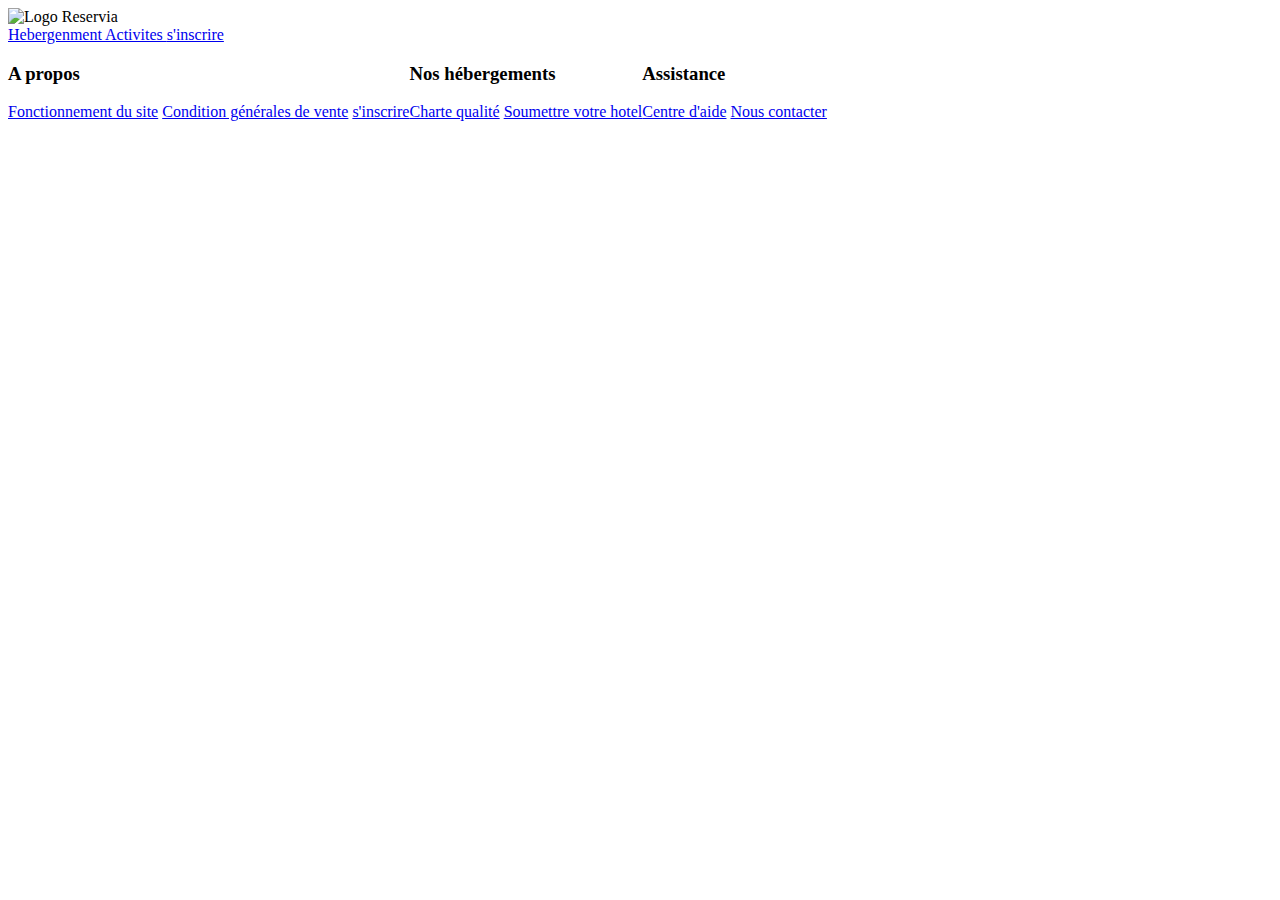
==== p2_nebbache_mohamed/reservia.html @ 0fe73aa8 "r2" ====
<!DOCTYPE html>
<html>

    <head>
        <meta charset="utf-8" />      
        <title>Reservia</title>
        <link rel="stylesheet" href="reservia.css" />
    </head>


    <body>


      <header class="header">
            
         <img src="/home/mohammed/Desktop/OC/p2_nebbache_mohamed/Projet 2 - Reservia/images/logo/Reservia.svg" alt= "Logo Reservia"/>  
 
        <nav> <! -- Menu -- >
               
                  <a href="#">Hebergenment </a>
                  <a href="#">Activites </a>
                  <a href="#">s'inscrire </a>

         </nav>


      </header> 

      
      <main>
        
        <section></section>

        <section></section>

        <section></section>
       </main> 


      <footer id="footer">
        
        <div> <!-- A propos -->
          
          <h3>A propos</h3>
               
           <a href="#">Fonctionnement du site</a>
           <a href="#">Condition générales de vente</a>
           <a href="#">s'inscrire </a>
                      
         </div> 

        <div> <!-- Nos hébergements-->
          
          <h3> Nos hébergements</h3>
               
               <a href="#">Charte qualité</a>
               <a href="#">Soumettre votre hotel</a>
               
                      
         </div> 

        <div> <!-- Assistance-->
          
          <h3> Assistance</h3>
               
               <a href="#">Centre d'aide</a>
               <a href="#">Nous contacter</a>
               
                      
         </div> 

      </footer>


    </body>

</html>
---- p2_nebbache_mohamed/reservia.css ----
#footer
{
    display: flex;
    flex-direction: row;
}
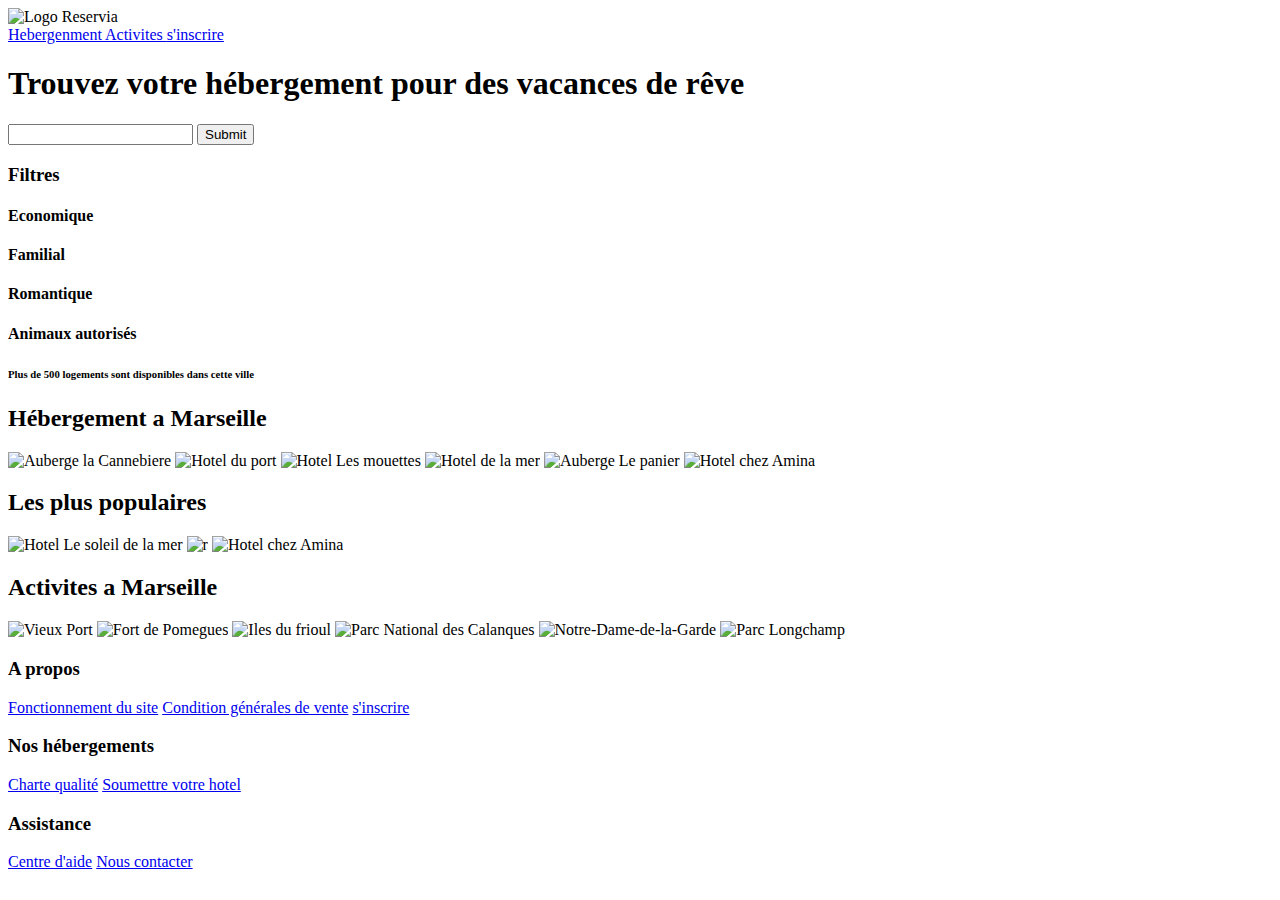
==== commit d86e13b3: "correction chemin" ====
--- a/p2_nebbache_mohamed/reservia.html
+++ b/p2_nebbache_mohamed/reservia.html
@@ -4,7 +4,7 @@
     <head>
         <meta charset="utf-8" />      
         <title>Reservia</title>
-        <link rel="stylesheet" href="reservia.css" />
+        <!--link rel="stylesheet" href="reservia.css" /-->
     </head>
 
 
@@ -13,13 +13,14 @@
 
       <header class="header">
             
-         <img src="/home/mohammed/Desktop/OC/p2_nebbache_mohamed/Projet 2 - Reservia/images/logo/Reservia.svg" alt= "Logo Reservia"/>  
+         <img class
+         ="logo"src=" /Projet 2 - Reservia/images/logo/Reservia.svg" alt= "Logo Reservia"/>  
  
-        <nav> <! -- Menu -- >
+        <nav class="navigation"> <! -- Menu -- >
                
-                  <a href="#">Hebergenment </a>
-                  <a href="#">Activites </a>
-                  <a href="#">s'inscrire </a>
+                  <a class="Hebergement" href="#">Hebergenment </a>
+                  <a class="Activites" href="#">Activites </a>
+                  <a class="sinscrire" href="#">s'inscrire </a>
 
          </nav>
 
@@ -29,11 +30,69 @@
       
       <main>
         
-        <section></section>
+        <section class="section1">              <!--SECTION DE RECHERCHE -->
 
-        <section></section>
+          <h1>Trouvez votre hébergement pour des vacances de rêve</h1>
+          <div class="recherche">
+           <input type="text" name="ville">            <!--SAISIE-->
+           <input type="submit" name="Rechercher">     <!--BOUTON-->
+          </div>
+          <div class="filtre"> 
+            <h3>Filtres</h3>
+            <h4>Economique</h4>
+            <h4>Familial</h4>
+            <h4>Romantique</h4>
+            <h4>Animaux autorisés</h4>
+            <h6>Plus de 500 logements sont disponibles dans cette ville</h6>
+          </div>
 
-        <section></section>
+        </section>
+
+
+        <section class="section2">              <!-- conteneur resultat-->
+
+          <div class="resultat">              
+            <h2>Hébergement a Marseille</h2>
+            <div class="vignettess2"> 
+
+              <img src=" /Projet 2 - Reservia/images/hebergements/2_large/marcus-loke-WQJvWU_HZFo-unsplash.jpg" alt="Auberge la Cannebiere">
+              <img src=" /Projet 2 - Reservia/images/hebergements/2_large/fred-kleber-gTbaxaVLvsg-unsplash.jpg" alt="Hotel du port">
+              <img src=" /Projet 2 - Reservia/images/hebergements/2_large/" alt="Hotel Les mouettes">
+              <img src=" /Projet 2 - Reservia/images/hebergements/2_large/" alt="Hotel de la mer">
+              <img src=" /Projet 2 - Reservia/images/hebergements/2_large/" alt="Auberge Le panier">
+              <img src=" /Projet 2 - Reservia/images/hebergements/2_large/" alt="Hotel chez Amina">
+              
+            </div>
+          </div>
+        </section>
+
+
+        <section class="section3">              <!-- conteneur Les plus populaires-->            
+
+            <aside class="populaires">              
+              <h2>Les plus populaires</h2>
+              <img src="home/mohammed/Desktop/OC/p2_nebbache_mohamed/Projet 2 - Reservia/images/logo/Reservia.sv" alt="Hotel Le soleil de la mer">
+              <img src="" alt="r">
+              <img src="" alt="Hotel chez Amina">
+            </aside>  
+
+        </section>
+                              
+         <section class="section4">             <!-- conteneur activites-->
+
+            <div class="activitesam">              
+              <h2>Activites a Marseille</h2>
+              <img src="/Projet 2 - Reservia/images/activites/2_large/reno-laithienne-QUgJhdY5Fyk-unsplash.jpg" alt="Vieux Port">
+              <img src="/Projet 2 - Reservia/images/activites/2_large/paul-hermann-QFTrLdQIRhI-unsplash.jpg" alt="Fort de Pomegues">
+              <img src=" /Projet 2 - Reservia/images/activites/2_large/kevin-hikari-rV_Qd1l-VXg-unsplash.jpg" alt="Iles du frioul">
+              <img src=" /Projet 2 - Reservia/images/activites/2_large/kilyan-sockalingum-NR8-cBCN3aI-unsplash.jpg" alt="Parc National des Calanques">
+              <img src=" /Projet 2 - Reservia/images/activites/2_large/florian-wehde-xW9e8gdotxI-unsplash.jpg" alt="Notre-Dame-de-la-Garde">
+              <img src=" /Projet 2 - Reservia/images/activites/2_large/lena-paulin-wH2-EJoDcV0-unsplash.jpg" alt="Parc Longchamp">
+              
+            </div>  
+
+        </section>
+
        </main> 
 
 
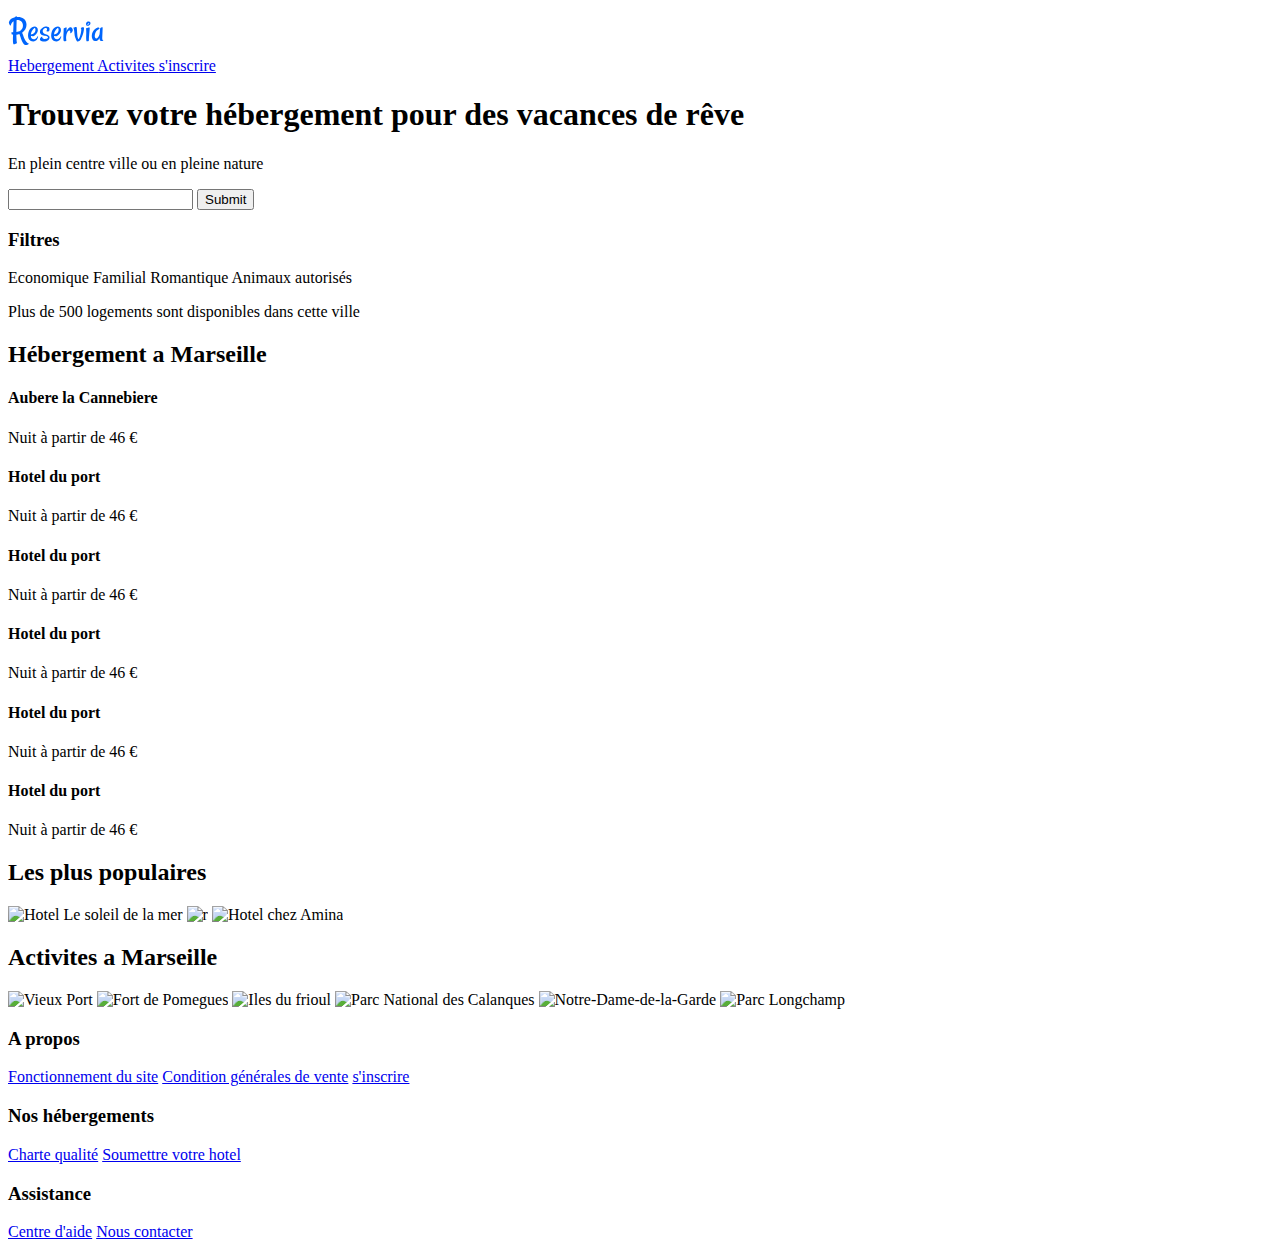
==== commit 8994b3c2: "stars added" ====
--- a/p2_nebbache_mohamed/reservia.html
+++ b/p2_nebbache_mohamed/reservia.html
@@ -4,7 +4,10 @@
     <head>
         <meta charset="utf-8" />      
         <title>Reservia</title>
-        <!--link rel="stylesheet" href="reservia.css" /-->
+        <link rel="stylesheet" href="reservia.css" >
+        <link rel="preconnect" href="https://fonts.gstatic.com">
+        <link href="https://fonts.googleapis.com/css2?family=Raleway&display=swap" rel="stylesheet">
+        <link rel="stylesheet" href="fontawesome-free-5.15.2-web/css/all.css"  />
     </head>
 
 
@@ -13,14 +16,13 @@
 
       <header class="header">
             
-         <img class
-         ="logo"src=" /Projet 2 - Reservia/images/logo/Reservia.svg" alt= "Logo Reservia"/>  
+         <img class="logo"src=" ./Projet 2 - Reservia/images/logo/Reservia.svg" alt= "Logo Reservia"/>  
  
         <nav class="navigation"> <! -- Menu -- >
                
-                  <a class="Hebergement" href="#">Hebergenment </a>
-                  <a class="Activites" href="#">Activites </a>
-                  <a class="sinscrire" href="#">s'inscrire </a>
+                  <a class="navigation_" href="#section2">Hebergement </a>
+                  <a class="navigation_" href="#section4">Activites </a>
+                  <a class="navigation_" href="#">s'inscrire </a>
 
          </nav>
 
@@ -33,61 +35,207 @@
         <section class="section1">              <!--SECTION DE RECHERCHE -->
 
           <h1>Trouvez votre hébergement pour des vacances de rêve</h1>
+
+          <p>En plein centre ville ou en pleine nature</p>
           <div class="recherche">
+           <i class="fas fa-map-marker-alt"></i>
            <input type="text" name="ville">            <!--SAISIE-->
            <input type="submit" name="Rechercher">     <!--BOUTON-->
           </div>
           <div class="filtre"> 
             <h3>Filtres</h3>
-            <h4>Economique</h4>
-            <h4>Familial</h4>
-            <h4>Romantique</h4>
-            <h4>Animaux autorisés</h4>
-            <h6>Plus de 500 logements sont disponibles dans cette ville</h6>
+            <span><i class="fas fa-money-bill-wave-alt"></i>Economique</span>          
+            <span><i class="fas fa-child"></i>Familial</span>
+            <span><i class="fas fa-heart"></i>Romantique</span>
+            <i class="fas fa-dog"></i><span>Animaux autorisés</span>
+          
           </div>
+            <p><i class="fas fa-info"></i>Plus de 500 logements sont disponibles dans cette ville</p>
 
         </section>
 
 
-        <section class="section2">              <!-- conteneur resultat-->
+        <section id="section2">              <!-- conteneur resultat-->
 
           <div class="resultat">              
             <h2>Hébergement a Marseille</h2>
-            <div class="vignettess2"> 
-
-              <img src=" /Projet 2 - Reservia/images/hebergements/2_large/marcus-loke-WQJvWU_HZFo-unsplash.jpg" alt="Auberge la Cannebiere">
-              <img src=" /Projet 2 - Reservia/images/hebergements/2_large/fred-kleber-gTbaxaVLvsg-unsplash.jpg" alt="Hotel du port">
-              <img src=" /Projet 2 - Reservia/images/hebergements/2_large/" alt="Hotel Les mouettes">
-              <img src=" /Projet 2 - Reservia/images/hebergements/2_large/" alt="Hotel de la mer">
-              <img src=" /Projet 2 - Reservia/images/hebergements/2_large/" alt="Auberge Le panier">
-              <img src=" /Projet 2 - Reservia/images/hebergements/2_large/" alt="Hotel chez Amina">
-              
-            </div>
+          
+             <div class= "h1">      <!-- resultat hebergement 1/6-->
+              <img.             
+                  src=".Projet 2 - Reservia/images/hebergements/4_small/marcus-loke-WQJvWU_HZFo-unsplash.jpg" 
+
+
+                  srcset= ".Projet2-Reservia/images/hebergements/4_small/marcus-loke-WQJvWU_HZFo-unsplash.jpg 320w,
+                  . Projet2-Reservia/images/hebergements/4_small/fred-kleber-gTbaxaVLvsg-unsplash.jpg 1200w" 
+                  alt="\
+
+
+                  ">
+              <h4>Aubere la Cannebiere</h4>
+              <span>Nuit à partir de 46 €<br></span>
+              <span class="stars">
+                <i class="fas fa-star"></i>
+                <i class="fas fa-star"></i>
+                <i class="fas fa-star"></i>
+                <i class="fas fa-star"></i>
+                <i class="far fa-star"></i>
+              </span>
+             
+             </div>
+
+             <div class= "h2">      <!-- resultat hebergement2/6 -->
+              <img.             
+                  src=".Projet 2 - Reservia/images/hebergements/4_small/marcus-loke-WQJvWU_HZFo-unsplash.jpg" 
+
+
+                  srcset= ".Projet2-Reservia/images/hebergements/4_small/marcus-loke-WQJvWU_HZFo-unsplash.jpg 320w,
+                  . Projet2-Reservia/images/hebergements/4_small/fred-kleber-gTbaxaVLvsg-unsplash.jpg 1200w" 
+                  alt="\
+
+
+                  ">
+              <h4>Hotel du port</h4>
+              <span>Nuit à partir de 46 €<br></span>
+              <span class="stars">
+                <i class="fas fa-star"></i>
+                <i class="fas fa-star"></i>
+                <i class="fas fa-star"></i>
+                <i class="fas fa-star"></i>
+                <i class="fas fa-star"></i>
+              </span>
+             
+             </div>
+
+
+            <div class= "h3">      <!-- resultat hebergement3/6 -->
+              <img.             
+                  src=".Projet 2 - Reservia/images/hebergements/4_small/marcus-loke-WQJvWU_HZFo-unsplash.jpg" 
+
+
+                  srcset= ".Projet2-Reservia/images/hebergements/4_small/marcus-loke-WQJvWU_HZFo-unsplash.jpg 320w,
+                  . Projet2-Reservia/images/hebergements/4_small/fred-kleber-gTbaxaVLvsg-unsplash.jpg 1200w" 
+                  alt="\
+
+
+                  ">
+              <h4>Hotel du port</h4>
+              <span>Nuit à partir de 46 €<br></span>
+              <span class="stars">
+                <i class="fas fa-star"></i>
+                <i class="fas fa-star"></i>
+                <i class="fas fa-star"></i>
+                <i class="fas fa-star"></i>
+                <i class="fas fa-star"></i>
+              </span>
+             
+             </div>
+
+             <div class= "h4">      <!-- resultat hebergement4/6 -->
+              <img.             
+                  src=".Projet 2 - Reservia/images/hebergements/4_small/marcus-loke-WQJvWU_HZFo-unsplash.jpg" 
+
+
+                  srcset= ".Projet2-Reservia/images/hebergements/4_small/marcus-loke-WQJvWU_HZFo-unsplash.jpg 320w,
+                  . Projet2-Reservia/images/hebergements/4_small/fred-kleber-gTbaxaVLvsg-unsplash.jpg 1200w" 
+                  alt="\
+
+
+                  ">
+              <h4>Hotel du port</h4>
+              <span>Nuit à partir de 46 €<br></span>
+              <span class="stars">
+                <i class="fas fa-star"></i>
+                <i class="fas fa-star"></i>
+                <i class="fas fa-star"></i>
+                <i class="fas fa-star"></i>
+                <i class="fas fa-star"></i>
+              </span>
+             
+             </div>
+
+             <div class= "h5">      <!-- resultat hebergement5/6 -->
+              <img.             
+                  src=".Projet 2 - Reservia/images/hebergements/4_small/marcus-loke-WQJvWU_HZFo-unsplash.jpg" 
+
+
+                  srcset= ".Projet2-Reservia/images/hebergements/4_small/marcus-loke-WQJvWU_HZFo-unsplash.jpg 320w,
+                  . Projet2-Reservia/images/hebergements/4_small/fred-kleber-gTbaxaVLvsg-unsplash.jpg 1200w" 
+                  alt="\
+
+
+                  ">
+              <h4>Hotel du port</h4>
+              <span>Nuit à partir de 46 €<br></span>
+              <span class="stars">
+                <i class="fas fa-star"></i>
+                <i class="fas fa-star"></i>
+                <i class="fas fa-star"></i>
+                <i class="fas fa-star"></i>
+                <i class="fas fa-star"></i>
+              </span>
+             
+             </div>
+
+             <div class= "h6">      <!-- resultat hebergement6/6 -->
+              <img.             
+                  src=".Projet 2 - Reservia/images/hebergements/4_small/marcus-loke-WQJvWU_HZFo-unsplash.jpg" 
+
+
+                  srcset= ".Projet2-Reservia/images/hebergements/4_small/marcus-loke-WQJvWU_HZFo-unsplash.jpg 320w,
+                  . Projet2-Reservia/images/hebergements/4_small/fred-kleber-gTbaxaVLvsg-unsplash.jpg 1200w" 
+                  alt="\
+
+
+                  ">
+              <h4>Hotel du port</h4>
+              <span>Nuit à partir de 46 €<br></span>
+              <span class="stars">
+                <i class="fas fa-star"></i>
+                <i class="fas fa-star"></i>
+                <i class="fas fa-star"></i>
+                <i class="fas fa-star"></i>
+                <i class="fas fa-star"></i>
+              </span>
+             
+             </div>
+
+                    
+           
+
+
+
+
+
+            <!--
+            <img src=".Projet 2 - Reservia/images/hebergements/4_small/fred-kleber-gTbaxaVLvsg-unsplash.jpg" alt="Hotel du port">
+              <img src=" Projet 2 - Reservia/images/hebergements/4_small/" alt="Hotel Les mouettes">
+              <img src=" Projet 2 - Reservia/images/hebergements/4_small/" alt="Hotel de la mer">
+              <img src=" ./Projet 2 - Reservia/images/hebergements/4_small/" alt="Auberge Le panier">
+              <img src=" ./Projet 2 - Reservia/images/hebergements/4_small/" alt="Hotel chez Amina">
+            -->
+          
+           
           </div>
-        </section>
-
-
-        <section class="section3">              <!-- conteneur Les plus populaires-->            
-
-            <aside class="populaires">              
-              <h2>Les plus populaires</h2>
-              <img src="home/mohammed/Desktop/OC/p2_nebbache_mohamed/Projet 2 - Reservia/images/logo/Reservia.sv" alt="Hotel Le soleil de la mer">
+
+          <aside class="populaires">              
+              <h2>Les plus populaires<i class="fas fa-chart-line"></i></h2>
+              <img src="../Projet 2 - Reservia/images/logo/Reservi6a.sv" alt="Hotel Le soleil de la mer">
               <img src="" alt="r">
               <img src="" alt="Hotel chez Amina">
-            </aside>  
+          </aside>  
 
         </section>
                               
-         <section class="section4">             <!-- conteneur activites-->
+         <section id="section3">             <!-- conteneur activites-->
 
             <div class="activitesam">              
               <h2>Activites a Marseille</h2>
-              <img src="/Projet 2 - Reservia/images/activites/2_large/reno-laithienne-QUgJhdY5Fyk-unsplash.jpg" alt="Vieux Port">
-              <img src="/Projet 2 - Reservia/images/activites/2_large/paul-hermann-QFTrLdQIRhI-unsplash.jpg" alt="Fort de Pomegues">
-              <img src=" /Projet 2 - Reservia/images/activites/2_large/kevin-hikari-rV_Qd1l-VXg-unsplash.jpg" alt="Iles du frioul">
-              <img src=" /Projet 2 - Reservia/images/activites/2_large/kilyan-sockalingum-NR8-cBCN3aI-unsplash.jpg" alt="Parc National des Calanques">
-              <img src=" /Projet 2 - Reservia/images/activites/2_large/florian-wehde-xW9e8gdotxI-unsplash.jpg" alt="Notre-Dame-de-la-Garde">
-              <img src=" /Projet 2 - Reservia/images/activites/2_large/lena-paulin-wH2-EJoDcV0-unsplash.jpg" alt="Parc Longchamp">
+              <img srcset=".Projet 2 - Reservia/images/activites/4_small/reno-laithienne-QUgJhdY5Fyk-unsplash.jpg 32w" alt="Vieux Port">
+              <img src="../Projet 2 - Reservia/images/activites/4_small/paul-hermann-QFTrLdQIRhI-unsplash.jpg" alt="Fort de Pomegues">
+              <img src="../Projet 2 - Reservia/images/activites/4_small/kevin-hikari-rV_Qd1l-VXg-unsplash.jpg" alt="Iles du frioul">
+              <img src="../Projet 2 - Reservia/images/activites/4_small/kilyan-sockalingum-NR8-cBCN3aI-unsplash.jpg" alt="Parc National des Calanques">
+              <img src="../Projet 2 - Reservia/images/activites/4_small/florian-wehde-xW9e8gdotxI-unsplash.jpg" alt="Notre-Dame-de-la-Garde">
+              <img src="../Projet 2 - Reservia/images/activites/4_small/lena-paulin-wH2-EJoDcV0-unsplash.jpg" alt="Parc Longchamp">
               
             </div>  
 
@@ -96,7 +244,7 @@
        </main> 
 
 
-      <footer id="footer">
+      <footer class="footer">
         
         <div> <!-- A propos -->
           
--- a/p2_nebbache_mohamed/reservia.css
+++ b/p2_nebbache_mohamed/reservia.css
@@ -0,0 +1,5 @@
+#footer
+{
+    display: flex;
+    flex-direction: row;
+}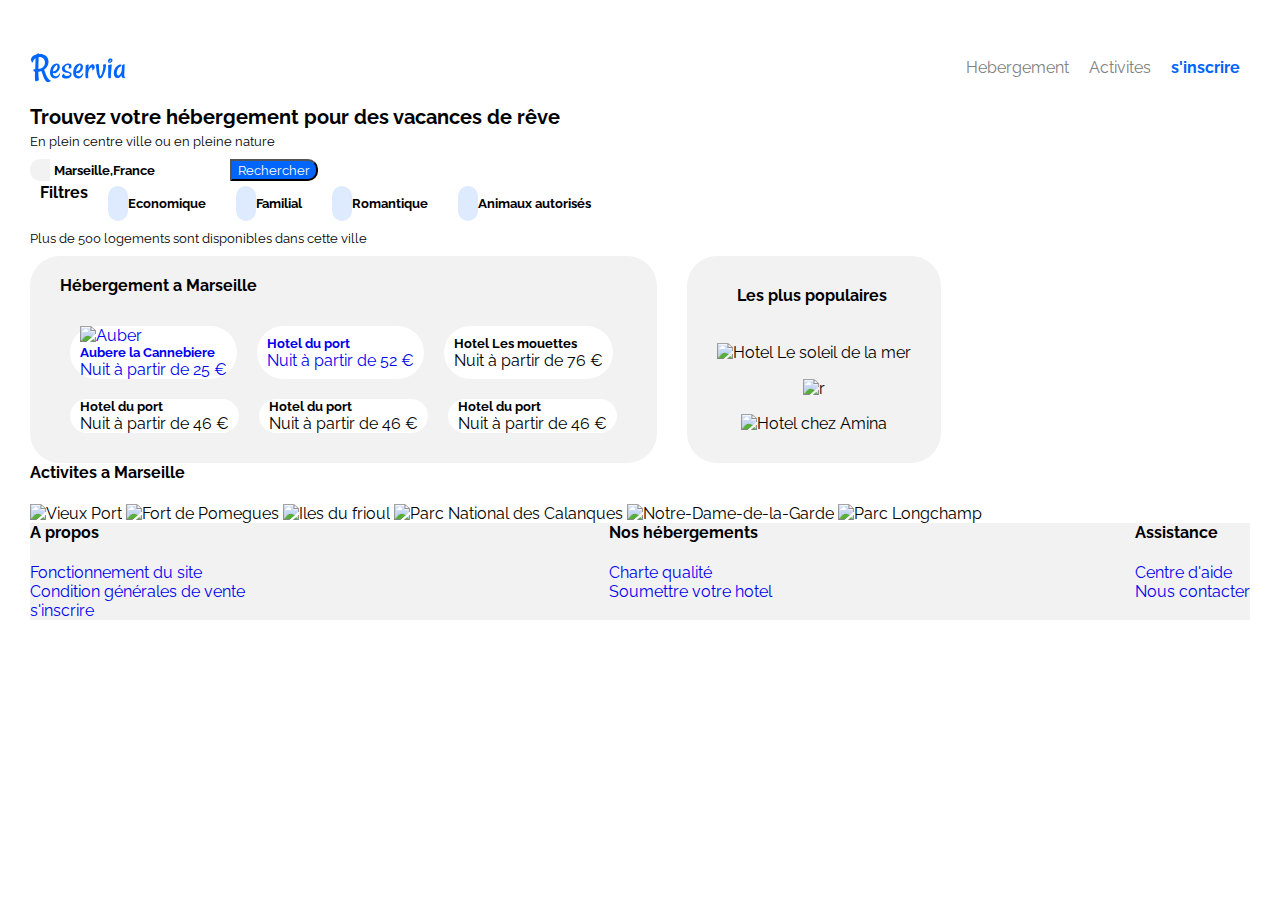
==== commit ed843355: "wd2" ====
--- a/p2_nebbache_mohamed/reservia.html
+++ b/p2_nebbache_mohamed/reservia.html
@@ -20,9 +20,9 @@
  
         <nav class="navigation"> <! -- Menu -- >
                
-                  <a class="navigation_" href="#section2">Hebergement </a>
-                  <a class="navigation_" href="#section4">Activites </a>
-                  <a class="navigation_" href="#">s'inscrire </a>
+                  <a class="navigation_" href="#sectionhebergement">Hebergement </a>
+                  <a class="navigation_" href="#section3">Activites </a>
+                  <a class="inscription" href="#">s'inscrire </a>
 
          </nav>
 
@@ -35,66 +35,165 @@
         <section class="section1">              <!--SECTION DE RECHERCHE -->
 
           <h1>Trouvez votre hébergement pour des vacances de rêve</h1>
-
           <p>En plein centre ville ou en pleine nature</p>
           <div class="recherche">
            <i class="fas fa-map-marker-alt"></i>
-           <input type="text" name="ville">            <!--SAISIE-->
-           <input type="submit" name="Rechercher">     <!--BOUTON-->
+           <input class="saisie" type="text" name="ville" placeholder="Marseille,France" />            <!--SAISIE-->
+           <input class="button" type="button" value="Rechercher">     <!--BOUTON-->
           </div>
           <div class="filtre"> 
-            <h3>Filtres</h3>
-            <span><i class="fas fa-money-bill-wave-alt"></i>Economique</span>          
-            <span><i class="fas fa-child"></i>Familial</span>
-            <span><i class="fas fa-heart"></i>Romantique</span>
-            <i class="fas fa-dog"></i><span>Animaux autorisés</span>
-          
+            <h4>Filtres</h4>
+            <a href="#"><i class="fas fa-money-bill-wave-alt"></i>Economique</a>         
+            <a href="#"><i class="fas fa-child"></i>Familial</a>
+            <a href="#"><i class="fas fa-heart"></i>Romantique</a>
+            <a href="#"><i class="fas fa-dog"></i>Animaux autorisés</a>     
           </div>
             <p><i class="fas fa-info"></i>Plus de 500 logements sont disponibles dans cette ville</p>
 
         </section>
 
 
-        <section id="section2">              <!-- conteneur resultat-->
-
-          <div class="resultat">              
-            <h2>Hébergement a Marseille</h2>
-          
-             <div class= "h1">      <!-- resultat hebergement 1/6-->
+          
+
+      
+        <section id="section2">  
+
+
+          <div id="hebergement">  
+          <h4 id="sectionhebergement">Hébergement a Marseille</h4>              <!-- conteneur logement-->
+          <!-- cont hebergement-->  
+                           
+            <div class="ligne1">
+               
+              <a class= "h1" href=#>      <!-- resultat hebergement 1/6-->
+              <img           
+                  src="Projet 2 - Reservia/images/hebergements/4_small/marcus-loke-WQJvWU_HZFo-unsplash.jpg" 
+
+
+                  srcset= "Projet2-Reservia/images/hebergements/4_small/marcus-loke-WQJvWU_HZFo-unsplash.jpg 320w,
+                  Projet2-Reservia/images/hebergements/4_small/fred-kleber-gTbaxaVLvsg-unsplash.jpg 1200w" 
+                  alt="Auber">
+              <h5>Aubere la Cannebiere</h5>
+              <span>Nuit à partir de 25 €<br></span>
+              <span class="stars">
+                <i class="fas fa-star"></i>
+                <i class="fas fa-star"></i>
+                <i class="fas fa-star"></i>
+                <i class="fas fa-star"></i>
+                <i class="far fa-star"></i>
+              </span>
+             
+             </a>
+
+             <a class= "h4" href=#>      <!-- resultat hebergement2/6 -->
+              <img.             
+                  src="Projet 2 - Reservia/images/hebergements/4_small/marcus-loke-WQJvWU_HZFo-unsplash.jpg" 
+
+
+                  srcset= "Projet2-Reservia/images/hebergements/4_small/marcus-loke-WQJvWU_HZFo-unsplash.jpg 320w,
+                  rojet2-Reservia/images/hebergements/4_small/fred-kleber-gTbaxaVLvsg-unsplash.jpg 1200w" 
+                  alt="\
+
+
+                  ">
+              <h5>Hotel du port</h5>
+              <span>Nuit à partir de 52 €<br></span>
+              <span class="stars">
+                <i class="fas fa-star"></i>
+                <i class="fas fa-star"></i>
+                <i class="fas fa-star"></i>
+                <i class="fas fa-star"></i>
+                <i class="fas fa-star"></i>
+              </span>
+             
+             </a>
+
+
+            <a class= "h3">      <!-- resultat hebergement3/6 -->
+              <img.             
+                  src="Projet 2 - Reservia/images/hebergements/4_small/marcus-loke-WQJvWU_HZFo-unsplash.jpg" 
+
+
+                  srcset= "Projet2-Reservia/images/hebergements/4_small/marcus-loke-WQJvWU_HZFo-unsplash.jpg 320w,
+                  Projet2-Reservia/images/hebergements/4_small/fred-kleber-gTbaxaVLvsg-unsplash.jpg 1200w" 
+                  alt="\
+
+
+                  ">
+              <h5>Hotel Les mouettes</h5>
+              <span>Nuit à partir de 76 €<br></span>
+              <span class="stars">
+                <i class="fas fa-star"></i>
+                <i class="fas fa-star"></i>
+                <i class="fas fa-star"></i>
+                <i class="fas fa-star"></i>
+                <i class="fa rfa-star"></i>
+              </span>
+             
+             </a>
+
+          </div>
+
+
+            <div class="ligne2">
+             <a class= "h5">      <!-- resultat hebergement4/6 -->
+              <img.             
+                  src="Projet 2 - Reservia/images/hebergements/4_small/marcus-loke-WQJvWU_HZFo-unsplash.jpg" 
+
+
+                  srcset= "Projet2-Reservia/images/hebergements/4_small/marcus-loke-WQJvWU_HZFo-unsplash.jpg 320w,
+                  Projet2-Reservia/images/hebergements/4_small/fred-kleber-gTbaxaVLvsg-unsplash.jpg 1200w" 
+                  alt="\
+
+
+                  ">
+              <h5>Hotel du port</h5>
+              <span>Nuit à partir de 46 €<br></span>
+              <span class="stars">
+                <i class="fas fa-star"></i>
+                <i class="fas fa-star"></i>
+                <i class="fas fa-star"></i>
+                <i class="fas fa-star"></i>
+                <i class="fas fa-star"></i>
+              </span>
+             
+             </a>
+
+             <a class= "h5">      <!-- resultat hebergement5/6 -->
               <img.             
                   src=".Projet 2 - Reservia/images/hebergements/4_small/marcus-loke-WQJvWU_HZFo-unsplash.jpg" 
 
 
-                  srcset= ".Projet2-Reservia/images/hebergements/4_small/marcus-loke-WQJvWU_HZFo-unsplash.jpg 320w,
-                  . Projet2-Reservia/images/hebergements/4_small/fred-kleber-gTbaxaVLvsg-unsplash.jpg 1200w" 
-                  alt="\
-
-
-                  ">
-              <h4>Aubere la Cannebiere</h4>
+                  srcset= "Projet2-Reservia/images/hebergements/4_small/marcus-loke-WQJvWU_HZFo-unsplash.jpg 320w,
+                  Projet2-Reservia/images/hebergements/4_small/fred-kleber-gTbaxaVLvsg-unsplash.jpg 1200w" 
+                  alt="\
+
+
+                  ">
+              <h5>Hotel du port</h5>
               <span>Nuit à partir de 46 €<br></span>
               <span class="stars">
                 <i class="fas fa-star"></i>
                 <i class="fas fa-star"></i>
                 <i class="fas fa-star"></i>
                 <i class="fas fa-star"></i>
-                <i class="far fa-star"></i>
-              </span>
-             
-             </div>
-
-             <div class= "h2">      <!-- resultat hebergement2/6 -->
-              <img.             
-                  src=".Projet 2 - Reservia/images/hebergements/4_small/marcus-loke-WQJvWU_HZFo-unsplash.jpg" 
-
-
-                  srcset= ".Projet2-Reservia/images/hebergements/4_small/marcus-loke-WQJvWU_HZFo-unsplash.jpg 320w,
-                  . Projet2-Reservia/images/hebergements/4_small/fred-kleber-gTbaxaVLvsg-unsplash.jpg 1200w" 
-                  alt="\
-
-
-                  ">
-              <h4>Hotel du port</h4>
+                <i class="fas fa-star"></i>
+              </span>
+             
+             </a>
+
+             <a class= "h6">      <!-- resultat hebergement6/6 -->
+              <img.             
+                  src="Projet 2 - Reservia/images/hebergements/4_small/marcus-loke-WQJvWU_HZFo-unsplash.jpg" 
+
+
+                  srcset= "Projet2-Reservia/images/hebergements/4_small/marcus-loke-WQJvWU_HZFo-unsplash.jpg 320w,
+                  Projet2-Reservia/images/hebergements/4_small/fred-kleber-gTbaxaVLvsg-unsplash.jpg 1200w" 
+                  alt="\
+
+
+                  ">
+              <h5>Hotel du port</h5>
               <span>Nuit à partir de 46 €<br></span>
               <span class="stars">
                 <i class="fas fa-star"></i>
@@ -104,100 +203,9 @@
                 <i class="fas fa-star"></i>
               </span>
              
-             </div>
-
-
-            <div class= "h3">      <!-- resultat hebergement3/6 -->
-              <img.             
-                  src=".Projet 2 - Reservia/images/hebergements/4_small/marcus-loke-WQJvWU_HZFo-unsplash.jpg" 
-
-
-                  srcset= ".Projet2-Reservia/images/hebergements/4_small/marcus-loke-WQJvWU_HZFo-unsplash.jpg 320w,
-                  . Projet2-Reservia/images/hebergements/4_small/fred-kleber-gTbaxaVLvsg-unsplash.jpg 1200w" 
-                  alt="\
-
-
-                  ">
-              <h4>Hotel du port</h4>
-              <span>Nuit à partir de 46 €<br></span>
-              <span class="stars">
-                <i class="fas fa-star"></i>
-                <i class="fas fa-star"></i>
-                <i class="fas fa-star"></i>
-                <i class="fas fa-star"></i>
-                <i class="fas fa-star"></i>
-              </span>
-             
-             </div>
-
-             <div class= "h4">      <!-- resultat hebergement4/6 -->
-              <img.             
-                  src=".Projet 2 - Reservia/images/hebergements/4_small/marcus-loke-WQJvWU_HZFo-unsplash.jpg" 
-
-
-                  srcset= ".Projet2-Reservia/images/hebergements/4_small/marcus-loke-WQJvWU_HZFo-unsplash.jpg 320w,
-                  . Projet2-Reservia/images/hebergements/4_small/fred-kleber-gTbaxaVLvsg-unsplash.jpg 1200w" 
-                  alt="\
-
-
-                  ">
-              <h4>Hotel du port</h4>
-              <span>Nuit à partir de 46 €<br></span>
-              <span class="stars">
-                <i class="fas fa-star"></i>
-                <i class="fas fa-star"></i>
-                <i class="fas fa-star"></i>
-                <i class="fas fa-star"></i>
-                <i class="fas fa-star"></i>
-              </span>
-             
-             </div>
-
-             <div class= "h5">      <!-- resultat hebergement5/6 -->
-              <img.             
-                  src=".Projet 2 - Reservia/images/hebergements/4_small/marcus-loke-WQJvWU_HZFo-unsplash.jpg" 
-
-
-                  srcset= ".Projet2-Reservia/images/hebergements/4_small/marcus-loke-WQJvWU_HZFo-unsplash.jpg 320w,
-                  . Projet2-Reservia/images/hebergements/4_small/fred-kleber-gTbaxaVLvsg-unsplash.jpg 1200w" 
-                  alt="\
-
-
-                  ">
-              <h4>Hotel du port</h4>
-              <span>Nuit à partir de 46 €<br></span>
-              <span class="stars">
-                <i class="fas fa-star"></i>
-                <i class="fas fa-star"></i>
-                <i class="fas fa-star"></i>
-                <i class="fas fa-star"></i>
-                <i class="fas fa-star"></i>
-              </span>
-             
-             </div>
-
-             <div class= "h6">      <!-- resultat hebergement6/6 -->
-              <img.             
-                  src=".Projet 2 - Reservia/images/hebergements/4_small/marcus-loke-WQJvWU_HZFo-unsplash.jpg" 
-
-
-                  srcset= ".Projet2-Reservia/images/hebergements/4_small/marcus-loke-WQJvWU_HZFo-unsplash.jpg 320w,
-                  . Projet2-Reservia/images/hebergements/4_small/fred-kleber-gTbaxaVLvsg-unsplash.jpg 1200w" 
-                  alt="\
-
-
-                  ">
-              <h4>Hotel du port</h4>
-              <span>Nuit à partir de 46 €<br></span>
-              <span class="stars">
-                <i class="fas fa-star"></i>
-                <i class="fas fa-star"></i>
-                <i class="fas fa-star"></i>
-                <i class="fas fa-star"></i>
-                <i class="fas fa-star"></i>
-              </span>
-             
-             </div>
+             </a>
+
+            </div> 
 
                     
            
@@ -218,24 +226,38 @@
           </div>
 
           <aside class="populaires">              
-              <h2>Les plus populaires<i class="fas fa-chart-line"></i></h2>
+              <h4>Les plus populaires<i class="fas fa-chart-line"></i></h4>
               <img src="../Projet 2 - Reservia/images/logo/Reservi6a.sv" alt="Hotel Le soleil de la mer">
               <img src="" alt="r">
               <img src="" alt="Hotel chez Amina">
           </aside>  
 
         </section>
+
+
+
+
+
+
+
+
+
+
+
+
+
+        
                               
          <section id="section3">             <!-- conteneur activites-->
 
             <div class="activitesam">              
-              <h2>Activites a Marseille</h2>
+              <h4>Activites a Marseille</h4>
               <img srcset=".Projet 2 - Reservia/images/activites/4_small/reno-laithienne-QUgJhdY5Fyk-unsplash.jpg 32w" alt="Vieux Port">
               <img src="../Projet 2 - Reservia/images/activites/4_small/paul-hermann-QFTrLdQIRhI-unsplash.jpg" alt="Fort de Pomegues">
               <img src="../Projet 2 - Reservia/images/activites/4_small/kevin-hikari-rV_Qd1l-VXg-unsplash.jpg" alt="Iles du frioul">
               <img src="../Projet 2 - Reservia/images/activites/4_small/kilyan-sockalingum-NR8-cBCN3aI-unsplash.jpg" alt="Parc National des Calanques">
               <img src="../Projet 2 - Reservia/images/activites/4_small/florian-wehde-xW9e8gdotxI-unsplash.jpg" alt="Notre-Dame-de-la-Garde">
-              <img src="../Projet 2 - Reservia/images/activites/4_small/lena-paulin-wH2-EJoDcV0-unsplash.jpg" alt="Parc Longchamp">
+              <img src="../Projet 2 - Reservia/images/activites/4_small/lena-paulin-wh4-EJoDcV0-unsplash.jpg" alt="Parc Longchamp">
               
             </div>  
 
@@ -248,7 +270,7 @@
         
         <div> <!-- A propos -->
           
-          <h3>A propos</h3>
+          <h4>A propos</h4>
                
            <a href="#">Fonctionnement du site</a>
            <a href="#">Condition générales de vente</a>
@@ -258,7 +280,7 @@
 
         <div> <!-- Nos hébergements-->
           
-          <h3> Nos hébergements</h3>
+          <h4> Nos hébergements</h4>
                
                <a href="#">Charte qualité</a>
                <a href="#">Soumettre votre hotel</a>
@@ -268,7 +290,7 @@
 
         <div> <!-- Assistance-->
           
-          <h3> Assistance</h3>
+          <h4> Assistance</h4>
                
                <a href="#">Centre d'aide</a>
                <a href="#">Nous contacter</a>
--- a/p2_nebbache_mohamed/reservia.css
+++ b/p2_nebbache_mohamed/reservia.css
@@ -1,5 +1,261 @@
-#footer
+*
+{
+  font-family: 'Raleway', sans-serif;
+
+}
+ 
+
+ a  
+{
+  text-decoration: none;
+}
+
+
+.header 
 {
     display: flex;
-    flex-direction: row;
-}+    justify-content: space-between;
+    align-items: center;
+    height: 75px;
+}
+
+.navigation
+{
+   height: 100%;
+   display: flex;
+   align-items: center;
+
+}
+
+.navigation_,.inscription
+{
+  
+   height: 100%;
+   display: flex;
+   align-items: center;
+   padding: 0 10px;
+
+}
+.navigation_ 
+{
+  color: grey;
+
+
+}
+
+
+
+.inscription
+{
+  font-weight: bold;
+  color: #0065FC;
+}
+p
+{
+ 
+  font-size: small;
+
+}
+
+.navigation               /*SURVOL */
+a:hover
+{  
+  
+    color:#0065FC;  
+    border-top:2px #0065FC solid;
+}
+
+.section1 h1
+{
+ font-size: 20px;
+ margin: 0px 0px;
+} 
+.section1 p
+{
+  margin: 5px 0px;
+  margin-bottom: 10px;
+} 
+
+.recherche 
+{
+  display: flex;
+  justify-content: flex-start;
+}
+.recherche i
+{
+
+   padding:10px;
+   background-color: #F2F2F2;
+   border-radius: 10px 0px 0px 10px;
+`}
+
+.saisie
+{
+  font-weight: bold;
+   color: black;
+   background-color: white;
+   border-color: transparent;
+     
+}
+input::placeholder {
+  color: black;
+}
+
+.button
+{
+   color: white;
+   background-color: #0065FC;
+   border-radius: 0px 10px 10px 0px ;
+  border-color: black;
+
+}
+
+h4{
+  padding-right: 5px;
+  margin-top: 0px;
+}
+.filtre
+{
+  display: flex;
+  flex-direction: row;
+  padding: 0 10px;
+  justify-content:flex-start;
+  align-items: center;
+ border-radius: 40px;
+ font-weight: bold;
+
+
+
+}
+.filtre i
+{
+  padding: 10px;
+   color: #0065FC;
+   background-color: #DEEBFF;
+   border-radius: 30px;
+   
+}
+
+.filtre a
+{
+  justify-content: center;
+  padding: 15px;
+  align-items: center;
+  font-size: 13px;
+  color: black
+
+
+}
+.filtre a:hover
+{
+ transform: scale(1.2); 
+}
+
+
+#section2
+{
+  display: flex;
+}
+
+#hebergement
+{
+  
+  background-color: #F2F2F2;
+  padding: 20px 30px 20px 30px;
+  border-radius:30px;
+  margin-right: 30px;
+
+}
+
+
+
+
+#hebergement i
+{
+  color: #0065FC;
+}
+
+#hebergement a:hover
+{
+
+  transform: scale(1.2);
+
+
+}
+
+#hebergement a
+{
+ margin:10px;
+
+
+}
+body
+{
+  margin:30px;
+}
+
+
+.ligne1 
+{
+  display: flex;
+
+}
+#hebergement img 
+{
+  width: 75px;
+
+}
+.ligne1 a:hover
+{
+  transform: scale(1.2);
+  
+}
+.ligne2
+{
+  display: flex;
+}
+h5
+{
+  margin: 0px;
+}
+.h1,.h2,.h3,.h4,.h5,.h6
+{
+  display: flex;
+  justify-content:space-around;
+  flex-direction: column;
+  align-items: left;
+  padding: 0 10px;
+  background-color: white;
+  border-radius: 30px;
+
+
+}
+
+aside 
+{
+  display: flex;
+  flex-direction: column;
+  justify-content: space-between;
+  align-items: center;
+  background-color: #F2F2F2;
+  padding: 30px;
+  border-radius:30px;
+
+
+}
+.footer
+{
+    display: flex;
+    justify-content: space-between;
+    background-color: #F2F2F2;
+    
+
+}
+.footer div
+{
+  display: flex;
+  flex-direction: column;
+}
+
+
+
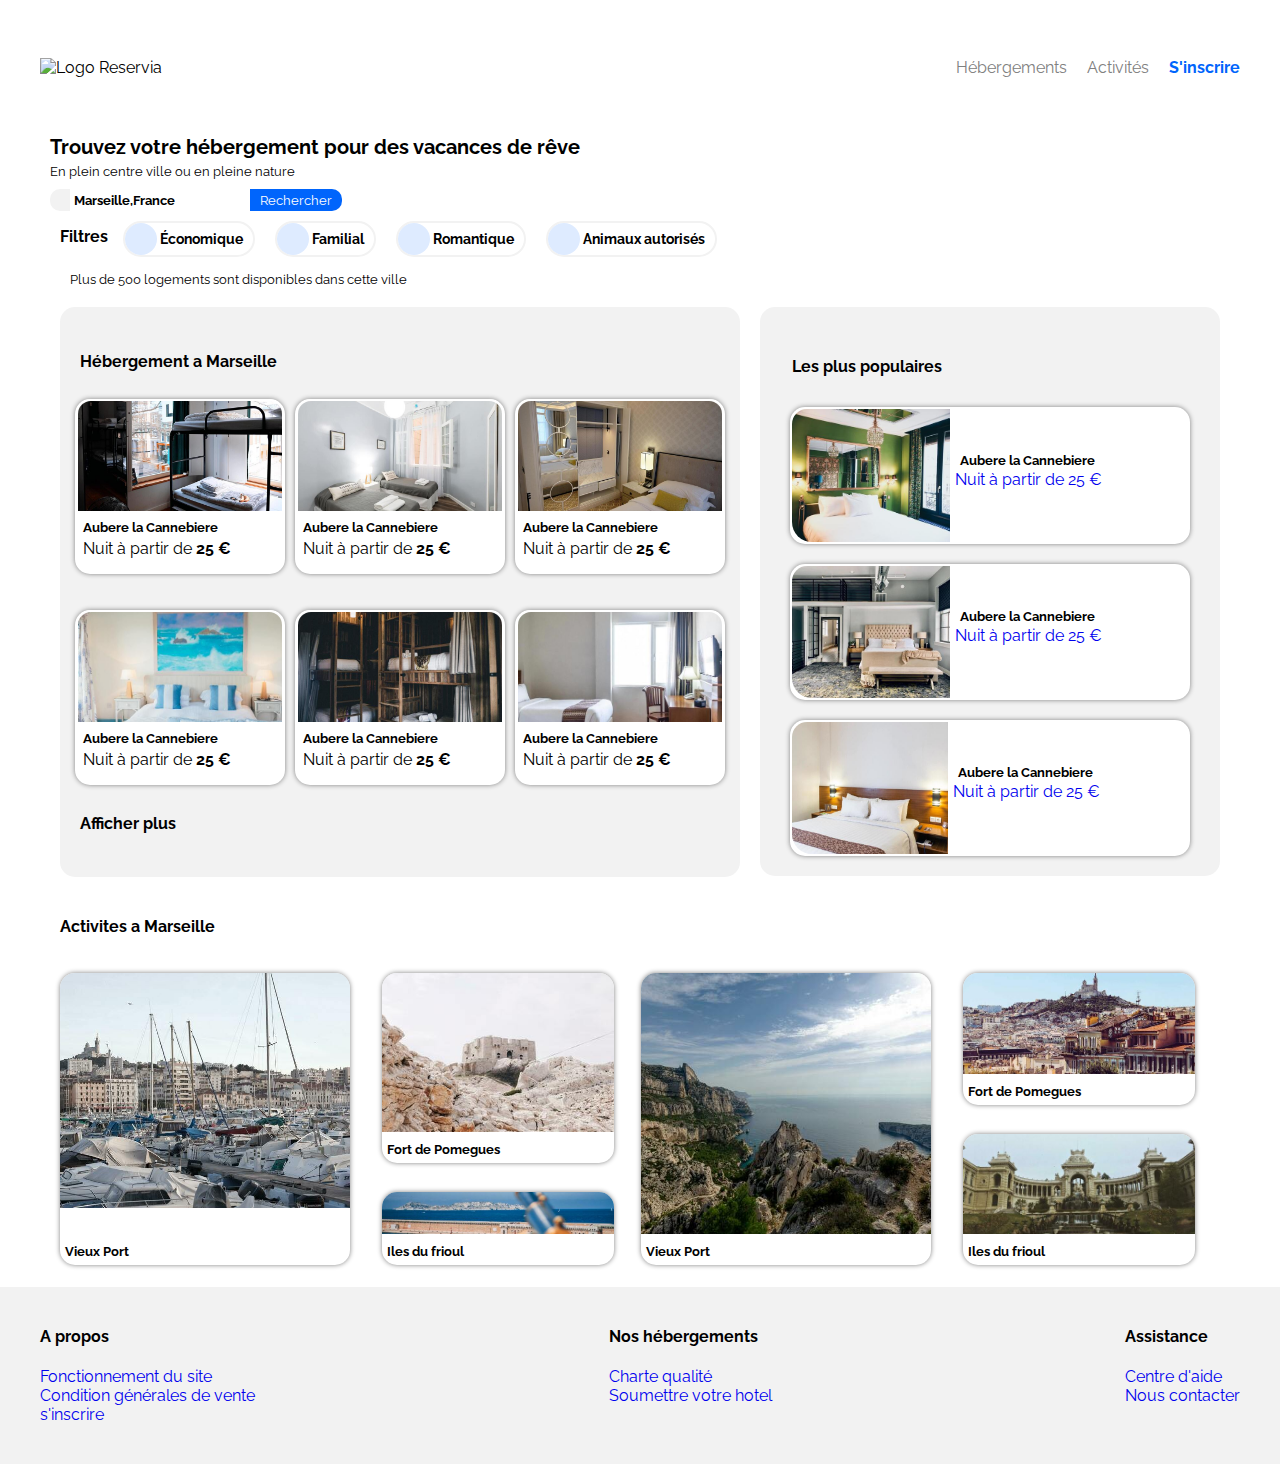
==== commit 3cc270a5: "responsive" ====
--- a/p2_nebbache_mohamed/reservia.html
+++ b/p2_nebbache_mohamed/reservia.html
@@ -1,306 +1,365 @@
 <!DOCTYPE html>
-<html>
-
-    <head>
-        <meta charset="utf-8" />      
-        <title>Reservia</title>
-        <link rel="stylesheet" href="reservia.css" >
-        <link rel="preconnect" href="https://fonts.gstatic.com">
-        <link href="https://fonts.googleapis.com/css2?family=Raleway&display=swap" rel="stylesheet">
-        <link rel="stylesheet" href="fontawesome-free-5.15.2-web/css/all.css"  />
-    </head>
-
-
-    <body>
-
-
-      <header class="header">
-            
-         <img class="logo"src=" ./Projet 2 - Reservia/images/logo/Reservia.svg" alt= "Logo Reservia"/>  
- 
-        <nav class="navigation"> <! -- Menu -- >
-               
-                  <a class="navigation_" href="#sectionhebergement">Hebergement </a>
-                  <a class="navigation_" href="#section3">Activites </a>
-                  <a class="inscription" href="#">s'inscrire </a>
-
-         </nav>
-
-
-      </header> 
-
-      
-      <main>
-        
-        <section class="section1">              <!--SECTION DE RECHERCHE -->
-
-          <h1>Trouvez votre hébergement pour des vacances de rêve</h1>
-          <p>En plein centre ville ou en pleine nature</p>
-          <div class="recherche">
-           <i class="fas fa-map-marker-alt"></i>
-           <input class="saisie" type="text" name="ville" placeholder="Marseille,France" />            <!--SAISIE-->
-           <input class="button" type="button" value="Rechercher">     <!--BOUTON-->
-          </div>
-          <div class="filtre"> 
-            <h4>Filtres</h4>
-            <a href="#"><i class="fas fa-money-bill-wave-alt"></i>Economique</a>         
-            <a href="#"><i class="fas fa-child"></i>Familial</a>
-            <a href="#"><i class="fas fa-heart"></i>Romantique</a>
-            <a href="#"><i class="fas fa-dog"></i>Animaux autorisés</a>     
-          </div>
-            <p><i class="fas fa-info"></i>Plus de 500 logements sont disponibles dans cette ville</p>
-
-        </section>
-
-
-          
-
-      
-        <section id="section2">  
-
-
-          <div id="hebergement">  
-          <h4 id="sectionhebergement">Hébergement a Marseille</h4>              <!-- conteneur logement-->
-          <!-- cont hebergement-->  
-                           
-            <div class="ligne1">
-               
-              <a class= "h1" href=#>      <!-- resultat hebergement 1/6-->
-              <img           
-                  src="Projet 2 - Reservia/images/hebergements/4_small/marcus-loke-WQJvWU_HZFo-unsplash.jpg" 
-
-
-                  srcset= "Projet2-Reservia/images/hebergements/4_small/marcus-loke-WQJvWU_HZFo-unsplash.jpg 320w,
-                  Projet2-Reservia/images/hebergements/4_small/fred-kleber-gTbaxaVLvsg-unsplash.jpg 1200w" 
-                  alt="Auber">
-              <h5>Aubere la Cannebiere</h5>
-              <span>Nuit à partir de 25 €<br></span>
-              <span class="stars">
-                <i class="fas fa-star"></i>
-                <i class="fas fa-star"></i>
-                <i class="fas fa-star"></i>
-                <i class="fas fa-star"></i>
-                <i class="far fa-star"></i>
-              </span>
-             
-             </a>
-
-             <a class= "h4" href=#>      <!-- resultat hebergement2/6 -->
-              <img.             
-                  src="Projet 2 - Reservia/images/hebergements/4_small/marcus-loke-WQJvWU_HZFo-unsplash.jpg" 
-
-
-                  srcset= "Projet2-Reservia/images/hebergements/4_small/marcus-loke-WQJvWU_HZFo-unsplash.jpg 320w,
-                  rojet2-Reservia/images/hebergements/4_small/fred-kleber-gTbaxaVLvsg-unsplash.jpg 1200w" 
-                  alt="\
-
-
-                  ">
-              <h5>Hotel du port</h5>
-              <span>Nuit à partir de 52 €<br></span>
-              <span class="stars">
-                <i class="fas fa-star"></i>
-                <i class="fas fa-star"></i>
-                <i class="fas fa-star"></i>
-                <i class="fas fa-star"></i>
-                <i class="fas fa-star"></i>
-              </span>
-             
-             </a>
-
-
-            <a class= "h3">      <!-- resultat hebergement3/6 -->
-              <img.             
-                  src="Projet 2 - Reservia/images/hebergements/4_small/marcus-loke-WQJvWU_HZFo-unsplash.jpg" 
-
-
-                  srcset= "Projet2-Reservia/images/hebergements/4_small/marcus-loke-WQJvWU_HZFo-unsplash.jpg 320w,
-                  Projet2-Reservia/images/hebergements/4_small/fred-kleber-gTbaxaVLvsg-unsplash.jpg 1200w" 
-                  alt="\
-
-
-                  ">
-              <h5>Hotel Les mouettes</h5>
-              <span>Nuit à partir de 76 €<br></span>
-              <span class="stars">
-                <i class="fas fa-star"></i>
-                <i class="fas fa-star"></i>
-                <i class="fas fa-star"></i>
-                <i class="fas fa-star"></i>
-                <i class="fa rfa-star"></i>
-              </span>
-             
-             </a>
-
-          </div>
-
-
-            <div class="ligne2">
-             <a class= "h5">      <!-- resultat hebergement4/6 -->
-              <img.             
-                  src="Projet 2 - Reservia/images/hebergements/4_small/marcus-loke-WQJvWU_HZFo-unsplash.jpg" 
-
-
-                  srcset= "Projet2-Reservia/images/hebergements/4_small/marcus-loke-WQJvWU_HZFo-unsplash.jpg 320w,
-                  Projet2-Reservia/images/hebergements/4_small/fred-kleber-gTbaxaVLvsg-unsplash.jpg 1200w" 
-                  alt="\
-
-
-                  ">
-              <h5>Hotel du port</h5>
-              <span>Nuit à partir de 46 €<br></span>
-              <span class="stars">
-                <i class="fas fa-star"></i>
-                <i class="fas fa-star"></i>
-                <i class="fas fa-star"></i>
-                <i class="fas fa-star"></i>
-                <i class="fas fa-star"></i>
-              </span>
-             
-             </a>
-
-             <a class= "h5">      <!-- resultat hebergement5/6 -->
-              <img.             
-                  src=".Projet 2 - Reservia/images/hebergements/4_small/marcus-loke-WQJvWU_HZFo-unsplash.jpg" 
-
-
-                  srcset= "Projet2-Reservia/images/hebergements/4_small/marcus-loke-WQJvWU_HZFo-unsplash.jpg 320w,
-                  Projet2-Reservia/images/hebergements/4_small/fred-kleber-gTbaxaVLvsg-unsplash.jpg 1200w" 
-                  alt="\
-
-
-                  ">
-              <h5>Hotel du port</h5>
-              <span>Nuit à partir de 46 €<br></span>
-              <span class="stars">
-                <i class="fas fa-star"></i>
-                <i class="fas fa-star"></i>
-                <i class="fas fa-star"></i>
-                <i class="fas fa-star"></i>
-                <i class="fas fa-star"></i>
-              </span>
-             
-             </a>
-
-             <a class= "h6">      <!-- resultat hebergement6/6 -->
-              <img.             
-                  src="Projet 2 - Reservia/images/hebergements/4_small/marcus-loke-WQJvWU_HZFo-unsplash.jpg" 
-
-
-                  srcset= "Projet2-Reservia/images/hebergements/4_small/marcus-loke-WQJvWU_HZFo-unsplash.jpg 320w,
-                  Projet2-Reservia/images/hebergements/4_small/fred-kleber-gTbaxaVLvsg-unsplash.jpg 1200w" 
-                  alt="\
-
-
-                  ">
-              <h5>Hotel du port</h5>
-              <span>Nuit à partir de 46 €<br></span>
-              <span class="stars">
-                <i class="fas fa-star"></i>
-                <i class="fas fa-star"></i>
-                <i class="fas fa-star"></i>
-                <i class="fas fa-star"></i>
-                <i class="fas fa-star"></i>
-              </span>
-             
-             </a>
-
-            </div> 
-
-                    
-           
-
-
-
-
-
-            <!--
-            <img src=".Projet 2 - Reservia/images/hebergements/4_small/fred-kleber-gTbaxaVLvsg-unsplash.jpg" alt="Hotel du port">
-              <img src=" Projet 2 - Reservia/images/hebergements/4_small/" alt="Hotel Les mouettes">
-              <img src=" Projet 2 - Reservia/images/hebergements/4_small/" alt="Hotel de la mer">
-              <img src=" ./Projet 2 - Reservia/images/hebergements/4_small/" alt="Auberge Le panier">
-              <img src=" ./Projet 2 - Reservia/images/hebergements/4_small/" alt="Hotel chez Amina">
-            -->
-          
-           
-          </div>
-
-          <aside class="populaires">              
-              <h4>Les plus populaires<i class="fas fa-chart-line"></i></h4>
-              <img src="../Projet 2 - Reservia/images/logo/Reservi6a.sv" alt="Hotel Le soleil de la mer">
-              <img src="" alt="r">
-              <img src="" alt="Hotel chez Amina">
-          </aside>  
-
-        </section>
-
-
-
-
-
-
-
-
-
-
-
-
-
-        
-                              
-         <section id="section3">             <!-- conteneur activites-->
-
-            <div class="activitesam">              
-              <h4>Activites a Marseille</h4>
-              <img srcset=".Projet 2 - Reservia/images/activites/4_small/reno-laithienne-QUgJhdY5Fyk-unsplash.jpg 32w" alt="Vieux Port">
-              <img src="../Projet 2 - Reservia/images/activites/4_small/paul-hermann-QFTrLdQIRhI-unsplash.jpg" alt="Fort de Pomegues">
-              <img src="../Projet 2 - Reservia/images/activites/4_small/kevin-hikari-rV_Qd1l-VXg-unsplash.jpg" alt="Iles du frioul">
-              <img src="../Projet 2 - Reservia/images/activites/4_small/kilyan-sockalingum-NR8-cBCN3aI-unsplash.jpg" alt="Parc National des Calanques">
-              <img src="../Projet 2 - Reservia/images/activites/4_small/florian-wehde-xW9e8gdotxI-unsplash.jpg" alt="Notre-Dame-de-la-Garde">
-              <img src="../Projet 2 - Reservia/images/activites/4_small/lena-paulin-wh4-EJoDcV0-unsplash.jpg" alt="Parc Longchamp">
-              
-            </div>  
-
-        </section>
-
-       </main> 
-
-
-      <footer class="footer">
-        
-        <div> <!-- A propos -->
-          
-          <h4>A propos</h4>
-               
-           <a href="#">Fonctionnement du site</a>
-           <a href="#">Condition générales de vente</a>
-           <a href="#">s'inscrire </a>
-                      
-         </div> 
-
-        <div> <!-- Nos hébergements-->
-          
-          <h4> Nos hébergements</h4>
-               
-               <a href="#">Charte qualité</a>
-               <a href="#">Soumettre votre hotel</a>
-               
-                      
-         </div> 
-
-        <div> <!-- Assistance-->
-          
-          <h4> Assistance</h4>
-               
-               <a href="#">Centre d'aide</a>
-               <a href="#">Nous contacter</a>
-               
-                      
-         </div> 
-
-      </footer>
-
-
-    </body>
-
+<html lang="fr">
+  
+<head>
+  <meta charset="utf-8" />      
+  <title>Reservia</title>
+  <link rel="stylesheet" href="reservia.css" >
+  <link rel="preconnect" href="https://fonts.gstatic.com">
+  <link href="https://fonts.googleapis.com/css2?family=Raleway&display=swap" rel="stylesheet">
+  <link rel="stylesheet" href="fontawesome-free-5.15.2-web/css/all.css" />      
+  <link rel="stylesheet" media="screen and (max-width: 992px)" href="reserviatablette.css" />
+
+  <link rel="stylesheet" media="screen and (max-width: 768px)" href="reserviaphone.css" />
+
+</head>
+
+
+<body>
+
+
+  <header class="header">
+
+   <img class="logo" src=" Projet2-Reservia/images/logo/Reservia.svg" alt= "Logo Reservia"/>  
+
+   <nav class="navigation"> <!-- Menu -->
+
+    <a class="navigation_" href="#sectionhebergement">Hébergements </a>
+    <a class="navigation_" href="#section3">Activités </a>
+  </nav>
+    <a class="inscription" href="#">S'inscrire </a>
+
+
+
+
+</header> 
+
+
+<main>
+
+  <section class="section1">              <!--SECTION DE RECHERCHE -->
+
+    <h1>Trouvez votre hébergement pour des vacances de rêve</h1>
+    <p>En plein centre ville ou en pleine nature</p>
+    <div class="recherche">
+     <i class="fas fa-map-marker-alt"></i>
+     <input class="saisie" type="text" name="ville" placeholder="Marseille,France" />            <!--SAISIE-->
+     <input class="button" type="button" value="Rechercher"> 
+     <button class="loupe"><i class="fas fa-search"></i></button>
+         <!--BOUTON-->
+   </div>
+   <div class="filtre"> 
+    <h4>Filtres</h4>
+    <a href="#"><i class="fas fa-money-bill-wave"></i><span class="motfiltre">Économique</span></a>         
+    <a href="#"><i class="fas fa-child"></i><span class="motfiltre">Familial</span></a>
+    <a href="#"><i class="fas fa-heart"></i><span class="motfiltre">Romantique</span></a>
+    <a href="#"><i class="fas fa-dog"></i><span class="motfiltre">Animaux autorisés</span></a>     
+  </div>
+  <p><i class="fas fa-info"></i>Plus de 500 logements sont disponibles dans cette ville</p>
+
+</section>
+
+
+<section id="section2">  
+
+
+  <div id="hebergement">  
+    <h4 id="sectionhebergement">Hébergement a Marseille</h4>              <!-- conteneur logement-->
+    <!-- cont hebergement-->  
+
+    <div class="ligne">               <!--LIGNE 1-->
+      <a href="#" class= "h">      <!-- resultat hebergement 1/6-->  
+
+
+        <div class="picheb">        <!--PICTURE RESULTAT-->
+          <img src="Projet2-Reservia/images/hebergements/4_small/heb1.jpg"  alt="Auber">                    
+        </div>
+
+        <div class="descripheb">                   <!--DESCRIPTION  RESULTAT-->
+          <h5>Aubere la Cannebiere</h5>             <!--NOM-->
+          <span class="prix">Nuit à partir de <strong>25 €</strong><br></span>    <!--PRIX-->
+          <span class="stars">                     <!--ETOILE-->
+            <i class="fas fa-star fa-xs"></i>
+            <i class="fas fa-star fa-xs"></i>
+            <i class="fas fa-star fa-xs"></i>
+            <i class="fas fa-star fa-xs"></i>
+            <i class="far fa-star fa-xs"></i>
+          </span>             
+        </div>
+      </a>
+      <a href="#" class= "h">      <!-- resultat hebergement 1/6-->  
+
+       <div class="picheb">        <!--PICTURE RESULTAT-->
+          <img src="Projet2-Reservia/images/hebergements/4_small/heb2.jpg"  alt="Auber">                    
+        </div>
+
+        <div class="descripheb">                   <!--DESCRIPTION  RESULTAT-->
+          <h5>Aubere la Cannebiere</h5>             <!--NOM-->
+          <span class="prix">Nuit à partir de <strong>25 €</strong><br></span>    <!--PRIX-->
+          <span class="stars">                     <!--ETOILE-->
+            <i class="fas fa-star fa-xs"></i>
+            <i class="fas fa-star fa-xs"></i>
+            <i class="fas fa-star fa-xs"></i>
+            <i class="fas fa-star fa-xs"></i>
+            <i class="far fa-star fa-xs"></i>
+          </span>             
+        </div>
+
+      </a>      <a href="#" class= "h">      <!-- resultat hebergement 1/6-->  
+
+
+        <div class="picheb">        <!--PICTURE RESULTAT-->
+          <img src="Projet2-Reservia/images/hebergements/4_small/heb3.jpg"  alt="Auber">                    
+        </div>
+
+        <div class="descripheb">                   <!--DESCRIPTION  RESULTAT-->
+          <h5>Aubere la Cannebiere</h5>             <!--NOM-->
+          <span class="prix">Nuit à partir de <strong>25 €</strong><br></span>    <!--PRIX-->
+          <span class="stars">                     <!--ETOILE-->
+            <i class="fas fa-star fa-xs"></i>
+            <i class="fas fa-star fa-xs"></i>
+            <i class="fas fa-star fa-xs"></i>
+            <i class="fas fa-star fa-xs"></i>
+            <i class="far fa-star fa-xs"></i>
+          </span>             
+        </div>
+
+      </a>
+    </div>   
+
+
+
+
+    <div class="ligne">               <!--LIGNE 1-->
+      <a href="#" class= "h">      <!-- resultat hebergement 1/6-->  
+
+
+        <div class="picheb">        <!--PICTURE RESULTAT-->
+          <img src="Projet2-Reservia/images/hebergements/4_small/heb4.jpg"  alt="Auber">                    
+        </div>
+
+        <div class="descripheb">                   <!--DESCRIPTION  RESULTAT-->
+          <h5>Aubere la Cannebiere</h5>             <!--NOM-->
+          <span class="prix">Nuit à partir de <strong>25 €</strong><br></span>    <!--PRIX-->
+          <span class="stars">                     <!--ETOILE-->
+            <i class="fas fa-star fa-xs"></i>
+            <i class="fas fa-star fa-xs"></i>
+            <i class="fas fa-star fa-xs"></i>
+            <i class="fas fa-star fa-xs"></i>
+            <i class="far fa-star fa-xs"></i>
+          </span>             
+        </div>
+
+      </a>
+      <a href="#" class= "h">      <!-- resultat hebergement 1/6-->  
+
+
+        <div class="picheb">        <!--PICTURE RESULTAT-->
+          <img src="Projet2-Reservia/images/hebergements/4_small/heb5.jpg"  alt="Auber">                    
+        </div>
+
+        <div class="descripheb">                   <!--DESCRIPTION  RESULTAT-->
+          <h5>Aubere la Cannebiere</h5>             <!--NOM-->
+          <span class="prix">Nuit à partir de <strong>25 €</strong><br></span>    <!--PRIX-->
+          <span class="stars">                     <!--ETOILE-->
+            <i class="fas fa-star fa-xs"></i>
+            <i class="fas fa-star fa-xs"></i>
+            <i class="fas fa-star fa-xs"></i>
+            <i class="fas fa-star fa-xs"></i>
+            <i class="far fa-star fa-xs"></i>
+          </span>             
+        </div>
+
+      </a>      <a href="#" class= "h">      <!-- resultat hebergement 1/6-->  
+
+
+        <div class="picheb">        <!--PICTURE RESULTAT-->
+          <img src="Projet2-Reservia/images/hebergements/4_small/heb6.jpg"  alt="Auber">                    
+        </div>
+
+        <div class="descripheb">                   <!--DESCRIPTION  RESULTAT-->
+          <h5>Aubere la Cannebiere</h5>             <!--NOM-->
+          <span class="prix">Nuit à partir de <strong>25 €</strong><br></span>    <!--PRIX-->
+          <span class="stars">                     <!--ETOILE-->
+            <i class="fas fa-star fa-xs"></i>
+            <i class="fas fa-star fa-xs"></i>
+            <i class="fas fa-star fa-xs"></i>
+            <i class="fas fa-star fa-xs"></i>
+            <i class="far fa-star fa-xs"></i>
+          </span>             
+        </div>
+
+      </a>
+    </div> 
+
+
+    <h4 id="ap">Afficher plus</h4>     
+
+  </div>
+
+
+  <aside class="populaires">              
+    <h4>Les plus populaires<i class="fas fa-chart-line"></i></h4>
+
+    <a class= "p" href=#>      <!-- resultat populaires 1/3-->
+      <img           
+      src="Projet2-Reservia/images/hebergements/4_small/pop1.jpg" alt="Auber">
+      <div class="description" >
+
+        <h5>Aubere la Cannebiere</h5>
+        <span>Nuit à partir de 25 €<br></span>
+        <span class="stars">
+          <i class="fas fa-star"></i>
+          <i class="fas fa-star"></i>
+          <i class="fas fa-star"></i>
+          <i class="fas fa-star"></i>
+          <i class="far fa-star"></i>
+        </span>
+      </div>
+    </a>
+
+    <a class= "p" href=#>      <!-- resultat populaires 2/3-->
+      <img           
+      src="Projet2-Reservia/images/hebergements/4_small/pop2.jpg" alt="Auber">
+      <div class="description" >
+
+        <h5>Aubere la Cannebiere</h5>
+        <span>Nuit à partir de 25 €<br></span>
+        <span class="stars">
+          <i class="fas fa-star"></i>
+          <i class="fas fa-star"></i>
+          <i class="fas fa-star"></i>
+          <i class="fas fa-star"></i>
+          <i class="far fa-star"></i>
+        </span>
+      </div>
+    </a>
+
+    <a class= "p" href=#>      <!-- resultat populaires 3/3-->
+      <img src="Projet2-Reservia/images/hebergements/4_small/pop3.jpg" alt="Auber">
+      <div class="description" >
+
+        <h5>Aubere la Cannebiere</h5>
+        <span>Nuit à partir de 25 €<br></span>
+        <span class="stars">
+          <i class="fas fa-star"></i>
+          <i class="fas fa-star"></i>
+          <i class="fas fa-star"></i>
+          <i class="fas fa-star"></i>
+          <i class="far fa-star"></i>
+        </span>
+      </div>
+    </a>
+
+
+  </aside>  
+
+</section>
+
+
+<section id="section3">  
+  <!-- conteneur activites-->
+
+  <h4 class="titresection3">Activites a Marseille</h4>
+
+  <div class="activitesam"> 
+    <a class="une" href="#">            <!--COLONNE 1-->
+      <div class="pic3m"><img class src="Projet2-Reservia/images/activites/4_small/act1.jpg" alt="Vieux Port">
+      </div>
+      <div class="description3">
+        <h5>Vieux Port</h5>
+      </div>
+    </a>  
+    <div class="deux" >           <!--COLONNE 2-->
+
+     <a class="min3a" href="#">
+      <div class="pic3m"><img src="Projet2-Reservia/images/activites/4_small/act2.jpg" alt="Fort de Pomegues">
+      </div>  
+
+      <div class="description3">
+        <h5>Fort de Pomegues</h5>
+      </div>
+    </a>
+
+    <a class="min3b" href="#">
+      <div class="pic3m"><img src="Projet2-Reservia/images/activites/4_small/act3.jpg" alt="Iles du frioul">
+      </div>
+      <div class="description3">
+        <h5>Iles du frioul</h5>
+      </div>
+    </a>
+  </div>
+
+  <a class="une" href="#">            <!--COLONNE 3-->
+    <img class src="Projet2-Reservia/images/activites/4_small/act4.jpg" alt="Vieux Port">
+    <div class="description3">
+      <h5>Vieux Port</h5>
+    </div>
+  </a>
+
+  <div class="deux" >           <!--COLONNE 4-->
+
+   <a class="min3" href="#">
+    <div class="pic3m"><img src="Projet2-Reservia/images/activites/4_small/act5.jpg" alt="Fort de Pomegues">
+    </div>  
+
+    <div class="description3">
+      <h5>Fort de Pomegues</h5>
+    </div>
+  </a>
+
+  <a class="min3" href="#">
+    <div class="pic3m"><img src="Projet2-Reservia/images/activites/4_small/act6.jpg" alt="Iles du frioul">
+    </div>
+    <div class="description3">
+      <h5>Iles du frioul</h5>
+    </div>
+  </a>
+</div>
+
+
+
+</div>
+
+</section>
+
+</main> 
+
+
+<footer class="footer">
+
+  <div> <!-- A propos -->
+
+    <h4>A propos</h4>
+
+    <a href="#">Fonctionnement du site</a>
+    <a href="#">Condition générales de vente</a>
+    <a href="#">s'inscrire </a>
+
+  </div> 
+
+  <div> <!-- Nos hébergements-->
+
+    <h4> Nos hébergements</h4>
+
+    <a href="#">Charte qualité</a>
+    <a href="#">Soumettre votre hotel</a>
+
+
+  </div> 
+
+  <div> <!-- Assistance-->
+
+    <h4> Assistance</h4>
+
+    <a href="#">Centre d'aide</a>
+    <a href="#">Nous contacter</a>
+
+
+  </div> 
+
+</footer>
+
+
+</body>
 </html>--- a/p2_nebbache_mohamed/reservia.css
+++ b/p2_nebbache_mohamed/reservia.css
@@ -8,15 +8,30 @@
  a  
 {
   text-decoration: none;
-}
-
-
+   
+}
+
+main img {
+    width: 100%;
+    height: 100%;
+    object-fit: cover;
+}
 .header 
 {
     display: flex;
     justify-content: space-between;
     align-items: center;
     height: 75px;
+    margin:30px;
+}
+.logo
+{
+  margin-right: auto;
+  padding: 0px 10px;
+}
+main
+{
+  margin :0px 50px;
 }
 
 .navigation
@@ -47,7 +62,7 @@
 
 .inscription
 {
-  font-weight: bold;
+  font-weight:bold;
   color: #0065FC;
 }
 p
@@ -65,6 +80,14 @@
     border-top:2px #0065FC solid;
 }
 
+body
+{
+  display: flex;
+  flex-direction: column;
+  margin:0px;
+}
+
+
 .section1 h1
 {
  font-size: 20px;
@@ -87,7 +110,7 @@
    padding:10px;
    background-color: #F2F2F2;
    border-radius: 10px 0px 0px 10px;
-`}
+}
 
 .saisie
 {
@@ -106,7 +129,24 @@
    color: white;
    background-color: #0065FC;
    border-radius: 0px 10px 10px 0px ;
-  border-color: black;
+   border:none;
+   padding: 0px 10px 0px 10px; 
+
+}
+
+button
+{
+color: white;
+   background-color: #0065fc;
+   border-radius: 10px;
+   display:none;
+
+ border: none;
+}
+
+.loupe i
+{
+  background-color: #0065FC;
 
 }
 
@@ -120,16 +160,16 @@
   flex-direction: row;
   padding: 0 10px;
   justify-content:flex-start;
-  align-items: center;
- border-radius: 40px;
- font-weight: bold;
+  border-radius: 40px;
+  font-weight: bold;
+  align-items: flex-end;
 
 
 
 }
 .filtre i
 {
-  padding: 10px;
+   padding: 16px;
    color: #0065FC;
    background-color: #DEEBFF;
    border-radius: 30px;
@@ -138,117 +178,387 @@
 
 .filtre a
 {
+  display: flex;
+  flex-wrap: nowrap;
   justify-content: center;
+  margin: 10px ;
+ 
+  align-items: center;
+  font-size: 14px;
+  border:2px solid #F2F2F2;
+  border-radius: 30px;
+
+
+}
+.filtre a:hover
+{
+ transform: scale(1.2); 
+}
+
+.motfiltre
+{
+  padding: 0px 10px 0px 3px;
+  color:black;
+}
+
+.section1 p i 
+{
+
+  color: #0065FC;
+  margin: 10px;
+}
+
+
+#section2 a,#section3 a
+{
+  box-shadow: 0px 0px 5px grey;
+  border-radius: 15px;
+  overflow: hidden;
+
+}
+
+
+
+
+
+                                            /* SECTION 2*/
+
+#section2                                    /*HEBERGEMENT + ASIDE */
+{
+  display: flex;
+  justify-content: space-between;
+  height: 610px;
+  
+}
+
+
+                                            /* HEBERGEMENT*/
+
+
+#hebergement            /*CONTAINER HEBERGEMENT =4items :titre+ligne+ligne+titre**/
+{   
+    display: flex;
+    flex-direction:column;
+    justify-content: center;
+    align-items: center;
+    align-content: center;
+    margin: 10px;
+    padding: 10px;
+    height: 100%;
+    width: 60%;
+    border-radius:15px;
+    background-color: #F2F2F2;
+    max-height: 550px;
+}
+
+#sectionhebergement       /*TITRE HEBERGEMENT A MARSEILLE */
+{
+  margin: 5px;
+  padding: 5px;
+  font-weight: bold;
+}
+
+
+.ligne
+                                                              
+{
+  display: flex;
+  justify-content: space-between;
+  align-items: center;
+  align-content: center;
   padding: 15px;
-  align-items: center;
-  font-size: 13px;
-  color: black
-
-
-}
-.filtre a:hover
-{
- transform: scale(1.2); 
-}
-
-
-#section2
-{
-  display: flex;
-}
-
-#hebergement
-{
+  height: 33%;
+  width: 100%;
+}
+
+.h                          /*miniatures resultat hebergement*/
+{
+  display: flex;
+  flex-direction:column;
+  justify-content: flex-start;
+  margin: 5px;
+  padding: 0px 3px 3px;
+  height: 95%;
+  width: 100%;
+  border-radius:15px;
+  background-color: white;
   
-  background-color: #F2F2F2;
-  padding: 20px 30px 20px 30px;
-  border-radius:30px;
-  margin-right: 30px;
-
-}
-
-
-
-
-#hebergement i
-{
-  color: #0065FC;
-}
-
-#hebergement a:hover
-{
-
-  transform: scale(1.2);
-
-
-}
-
-#hebergement a
-{
- margin:10px;
-
-
-}
-body
-{
-  margin:30px;
-}
-
-
-.ligne1 
-{
-  display: flex;
-
-}
-#hebergement img 
-{
-  width: 75px;
-
-}
-.ligne1 a:hover
-{
-  transform: scale(1.2);
-  
-}
-.ligne2
-{
-  display: flex;
-}
+}
+
+a:hover
+{
+   transform: scale(1.1); 
+}
+
+
+
+
+#ap                         /*afficher plus*/
+{
+  margin: 5px;
+  padding: 5px;
+  align-self: flex-start;
+}
+
+#sectionhebergement
+{
+  align-self: flex-start;
+}
+.picheb                     /*pictures  miniature*/
+{
+  display: flex;
+  align-self: center;
+  height: 100%;
+  width:100%;
+  border:2px solid white;
+  border-radius: 15px 15px 0px 0px;
+ overflow: hidden;
+ margin-bottom: 5px;
+ }
+
+
+
+                           
+.descripheb                 /*NOM LOGEMENT + PRIX + STARS*/
+{
+  display: flex;
+  flex-direction: column;
+  height: 70px;
+  flex-wrap: nowrap;
+}
+
 h5
 {
-  margin: 0px;
-}
-.h1,.h2,.h3,.h4,.h5,.h6
-{
-  display: flex;
-  justify-content:space-around;
-  flex-direction: column;
-  align-items: left;
-  padding: 0 10px;
-  background-color: white;
-  border-radius: 30px;
-
-
-}
-
-aside 
+  margin: 2px 5px;
+  color: black;
+  font-weight: bold;
+
+}
+.prix
+{
+   margin: 2px 5px;
+  color: black;
+}
+.prix strong
+{
+  font-weight: bold;
+}
+
+.stars
+{
+  margin: 2px 5px 9px;
+  display: flex;
+ flex-wrap: nowrap;
+ color: #0065FC;
+ 
+}
+                                          /* ASIDE POPULAIRES */                 
+
+
+.populaires
 {
   display: flex;
   flex-direction: column;
   justify-content: space-between;
   align-items: center;
   background-color: #F2F2F2;
-  padding: 30px;
-  border-radius:30px;
-
-
-}
+  margin: 10px;
+  padding: 10px;
+  border-radius:15px;
+  height: 90%;
+  width:40%;
+
+}
+
+
+
+.populaires h4
+{ 
+    display: flex;
+    justify-content: space-between;
+    padding: 40px 0px 0px 0px;
+    text-align: left;
+    width: 90%;
+
+}
+
+
+.p
+{
+    display: flex;
+   justify-content: space-between;
+    padding: 2px;
+    margin:10px;
+    height: 30%;   
+    width: 90%;
+    border-radius: 15px;
+    background-color: white;
+
+
+
+}
+.p img {
+    width: 40%;
+    height: 100%;
+    border-radius: 15px 0px 0px 20px;
+    object-fit: cover;
+}
+
+.description {
+    display: flex;
+    width: 60%;
+    flex-direction: column;
+    justify-content: center;
+    flex-wrap: nowrap;
+    padding-left: 5px;
+
+}
+
+
+
+
+
+
+
+
+
+
+
+                                            /*SECTION 3 =TITRE +ACTIVITES*/
+
+#section3
+{
+  display: flex;
+  flex-direction: column;
+  padding: 10px;
+  justify-content: space-between;
+  height: 360px;
+  overflow: hidden;
+}
+
+.titresection3              /*Titre section 3*/
+{
+
+}
+.activitesam                /*LISTE DES ACTIVITES = 1+2+1+2*/
+{
+  display: flex;
+  height: 90%;
+   align-items: center;
+   justify-content: space-between;
+
+}
+.activitesam  a:hover
+{
+ transform: scale(1.2); 
+
+}
+
+
+.une                        /*COLONNE AVEC 1 ACTIVITE*/
+{
+    width: 25%;
+    height: 90%;
+    display: flex;
+    flex-direction: column;
+     margin-right: 30px;
+
+}
+.une  img
+{
+  display: flex;
+  flex-direction: column;
+  justify-content: flex-start;
+  height: 90%;
+  overflow:hidden;
+}
+
+.deux                      /*COLONNE AVEC 2 ACTIVITE= min + min*/
+{    width: 20%;
+    height: 90%;
+    display: flex;
+    flex-direction: column;
+    margin-right: 25px;
+    justify-content:space-between;
+  
+ }
+
+
+.description3 {
+    align-self: center;
+    margin: 5px;
+    padding: 3px;
+    width: 100%;
+    height: 15px;
+
+  }
+
+.min3                      /*activites taille 1/2*/
+
+{   width: 100%;
+    height: 45%;
+    display: flex;
+    flex-direction: column;
+    margin-right: 30px;
+    justify-content: flex-start;
+
+   
+}
+
+.min3a                      /*activites taille 1/2*/
+
+{   width: 100%;
+    height: 65%;
+    display: flex;
+    flex-direction: column;
+    margin-right: 30px;
+    justify-content: flex-start;
+
+   
+}
+.min3b                      /*activites taille 1/2*/
+
+{   width: 100%;
+    height: 25%;
+    display: flex;
+    flex-direction: column;
+    margin-right: 30px;
+    justify-content: space-between;
+
+   
+}
+
+
+.pic3m
+{
+  height: 90%;
+  overflow:hidden;
+
+}
+
+.description3m
+{
+
+  width: 100%;
+  height: 10%;
+
+}
+   
+
+
+
+
+
+
+
+                            /*FOOTER*/
+
 .footer
 {
     display: flex;
     justify-content: space-between;
     background-color: #F2F2F2;
-    
+    padding: 40px;
 
 }
 .footer div
--- a/p2_nebbache_mohamed/reserviatablette.css
+++ b/p2_nebbache_mohamed/reserviatablette.css
@@ -0,0 +1,153 @@
+
+main {
+    margin: 0px 0px ;
+}
+
+
+.header
+
+{
+  flex-wrap:wrap;
+  height:auto;
+  justify-content:space-between;
+  margin: 30px 0px;
+} 
+
+.header nav
+{
+  flex:2;
+  order:3;
+
+}
+
+.navigation_ {
+  height:50px;
+    color: grey;
+    width:100%;
+    
+    justify-content: center;
+border-bottom:2px #F2F2F2 solid
+}
+
+
+
+.navigation
+{
+  justify-content:space-around;
+  min-width: 100%;
+  
+}
+
+
+.logo
+{
+  margin-right: 0;
+}
+
+
+
+.navigation               /*SURVOL */
+a:hover
+{  
+  
+    color:#0065FC;  
+    border-bottom:2px #0065FC solid;
+    border-top:none;
+}
+
+
+
+
+
+
+#section2
+{
+  display:flex;
+  flex-direction:column-reverse;
+  
+  height:1000px;
+  width:auto;
+  justify-content:space-around;
+  
+}
+
+#hebergement
+{
+  height:60%;
+  width:auto;
+  padding: 0px 10px;
+ 
+}
+
+.populaires
+{
+ height:40%;
+ width:auto;
+}
+
+#section3
+{
+  display: flex;
+  flex-direction: column;
+  padding: 10px;
+  height: 400px;
+  overflow: hidden;
+  justify-content: space-between;
+  margin-right: 5%;
+
+}
+
+.activitesam                
+{
+  display: flex;
+  height:90%;
+  width: 80%;
+  padding-right: 25px;
+  margin-left: 10px;
+
+}
+
+.filtre
+{
+  flex-wrap: wrap;
+  padding: 0;
+}
+
+.filtre h4
+{
+  width:85%;
+  margin: 10px 0;
+
+}
+
+.min3a, .min3b
+{   width: 100%;
+    height: 45%;
+    display: flex;
+    flex-direction: column;
+    margin-right: 30px;
+    justify-content: flex-start;
+  }
+
+
+
+
+  .une img
+{
+  height: 90%;
+  overflow:hidden;
+
+}
+
+.description3
+{
+
+  width: 100%;
+  height: 10%;
+
+}
+
+.deux
+{
+  height:100%;
+}--- a/p2_nebbache_mohamed/reserviaphone.css
+++ b/p2_nebbache_mohamed/reserviaphone.css
@@ -0,0 +1,101 @@
+button
+{
+
+   display:block;
+
+ 
+}
+
+.button
+{
+  display: none;
+}
+
+.saisie
+{
+  width: 75%;
+}
+.header
+{
+  height:170px;
+  margin-top:0;
+
+}
+.logo {
+    margin-right: 0;
+    height: 30%;
+}
+.inscription
+{
+  height:50%;
+  font-size:medium;
+  padding:0px 20px;
+}
+.navigation
+{
+  height:50%;
+}
+
+#hebergement,.populaires
+{
+ margin:0px ;
+ border-radius: 0  ;
+ height: auto;
+ min-height: 50vh;
+}
+
+#hebergement
+{
+  background-color: white;
+}
+
+.section1 p i {
+
+    color: #0065FC;
+    margin: 0px 10px 10px 0px;
+
+}
+.filtre a
+{
+
+  margin: 10px 10px 10px 0px ;
+}
+
+.section1, .section3,  #hebergement
+
+{
+  margin: 0px 15px;
+}
+
+
+.ligne {
+    flex-direction: column;
+}
+
+/**TAILLE SECTION**/
+.section1
+{height: 715px;}
+
+  
+
+#section2
+{
+  height:2650px;
+}
+
+#section3
+{
+ height:1850px; 
+}
+
+/**TAILLE hebergement aside **/
+
+#hebergement
+{
+  height:1850px;
+}
+
+.populaires
+{
+  height:775px;
+}